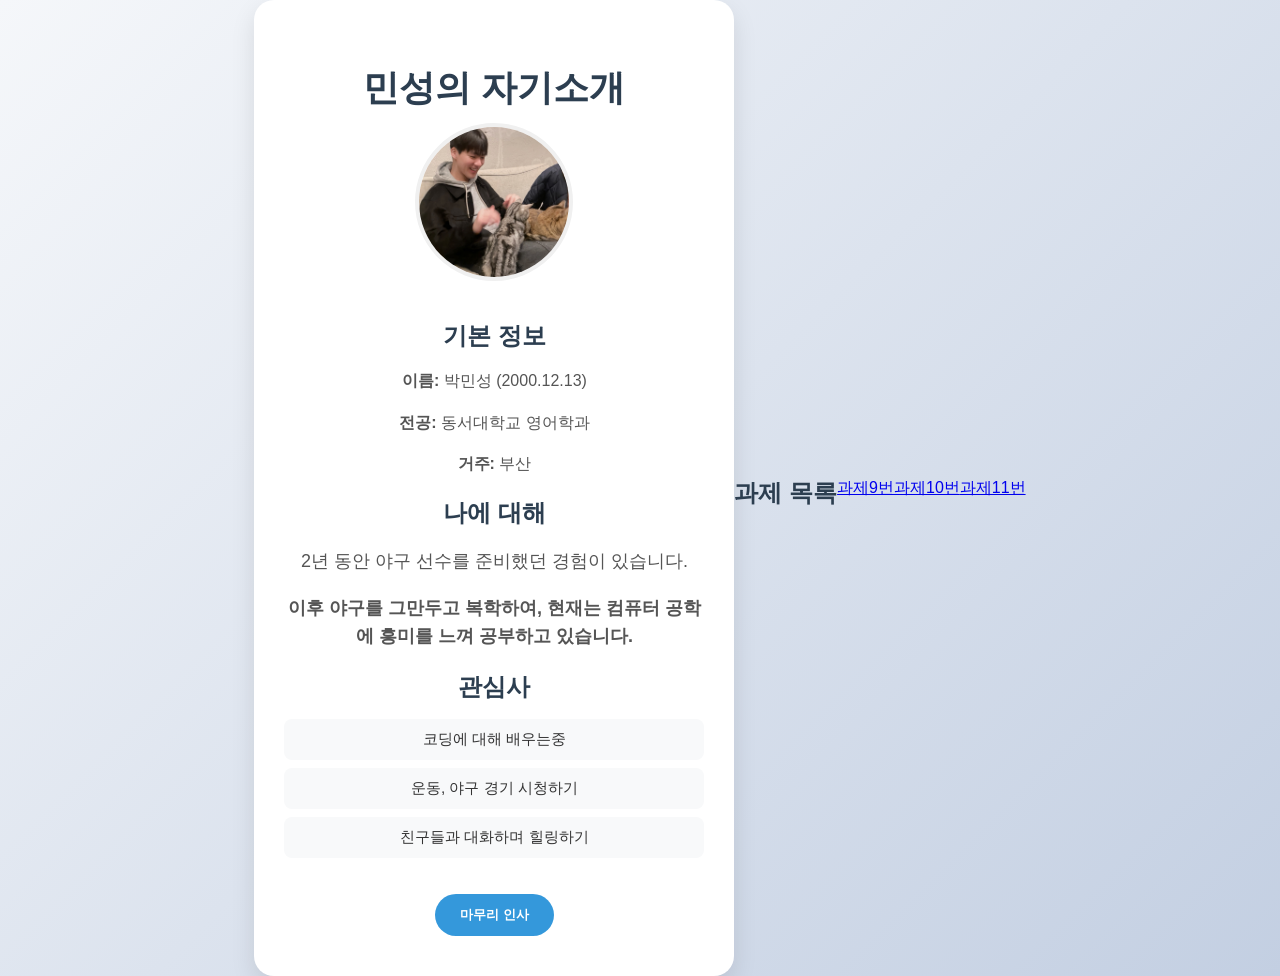
==== a1.html @ 220481f8 "Add files via upload" ====
<!DOCTYPE html>
<html lang="ko">
<head>
    <meta charset="UTF-8">
    <title>민성의 자기소개</title>

    <!-- 스타일 -->
    <link rel="stylesheet" href="style.css">
</head>
<body>

    <div class="main-container">

        <header>
            <h1 class="task-title">민성의 자기소개</h1>
        </header>

        <!-- 프로필 사진 -->
        <section class="image-area">
            <img src="image.jpg" alt="프로필">
        </section>

        <!-- 기본 정보 -->
        <section>
            <h2>기본 정보</h2>
            <p><strong>이름:</strong> 박민성 (2000.12.13)</p>
            <p><strong>전공:</strong> 동서대학교 영어학과</p>
            <p><strong>거주:</strong> 부산</p>
        </section>

        <!-- 나의 최근 이야기-->
        <section>
            <h2>나에 대해</h2>
            <p class="task-text">2년 동안 야구 선수를 준비했던 경험이 있습니다.</p>
            <p class="task-text bold-text">이후 야구를 그만두고 복학하여, 현재는 컴퓨터 공학에 흥미를 느껴 공부하고 있습니다.</p>
        </section>

        <!-- 관심사 -->
        <section>
            <h2>관심사</h2>
            <ul>
                <li>코딩에 대해 배우는중 </li>
                <li>운동, 야구 경기 시청하기 </li>
                <li>친구들과 대화하며 힐링하기 </li>
            </ul>
        </section>

        <!-- 마지막 -->
        <footer>
            <button onclick="showMessage()">마무리 인사</button>
        </footer>

    </div>

    <script src="script.js"></script>

    <h2>과제 목록</h2>
    <a href="과제9번.html">과제9번</a><br>
    <a href="과제10번.html">과제10번</a><br>
    <a href="과제11번.html">과제11번</a>
</body>
</html>

<!-- test -->
---- style.css ----
/* 전체 배경색이랑 기본 글꼴 설정 */
body {
    background: linear-gradient(135deg, #f5f7fa 0%, #c3cfe2 100%);
    font-family: 'Malgun Gothic', sans-serif;
    display: flex;
    justify-content: center;
    align-items: center;
    min-height: 100vh;
    margin: 0;
    color: #333;
}

/* 자기소개 카드 메인 박스 스타일 */
.main-container {
    width: 420px;
    background: #ffffff;
    padding: 40px 30px;
    border-radius: 20px;
    box-shadow: 0 10px 25px rgba(0,0,0,0.1);
    text-align: center;
}

/* 프로필 이미지 동그랗게 만들고 테두리 넣기 */
.image-area img {
    width: 150px;
    height: 150px;
    border-radius: 50%;
    object-fit: cover;
    border: 4px solid #f0f0f0;
    margin-bottom: 15px;
}

/* 제목이랑 본문 텍스트 색상 조절 */
h1, h2 {
    color: #2c3e50;
    margin-bottom: 10px;
}

section p {
    color: #555;
    line-height: 1.6;
}

/* 관심사 리스트 깔끔하게 정리 */
ul {
    list-style: none;
    padding: 0;
}

li {
    background: #f8f9fa;
    margin: 8px 0;
    padding: 10px;
    border-radius: 8px;
    font-size: 0.95rem;
}

/* 하단 버튼 디자인이랑 마우스 올렸을 때 효과 */
button {
    margin-top: 20px;
    padding: 12px 25px;
    border: none;
    background: #3498db;
    color: white;
    font-weight: bold;
    border-radius: 30px;
    cursor: pointer;
    transition: 0.3s;
}

button:hover {
    background: #2980b9;
    transform: translateY(-2px);
}

/* 과제 1 조건 적용 */
.task-title {
    font-size: 36px;     /* 제목 글자 크기 크게 */
    text-align: center;  /* 제목 가운데 정렬 */
}

.task-text {
    font-size: 18px;     /* 문단 글자 크기 */
}

.bold-text {
    font-weight: bold;   /* 문단 중 한 문장 굵게 */
}
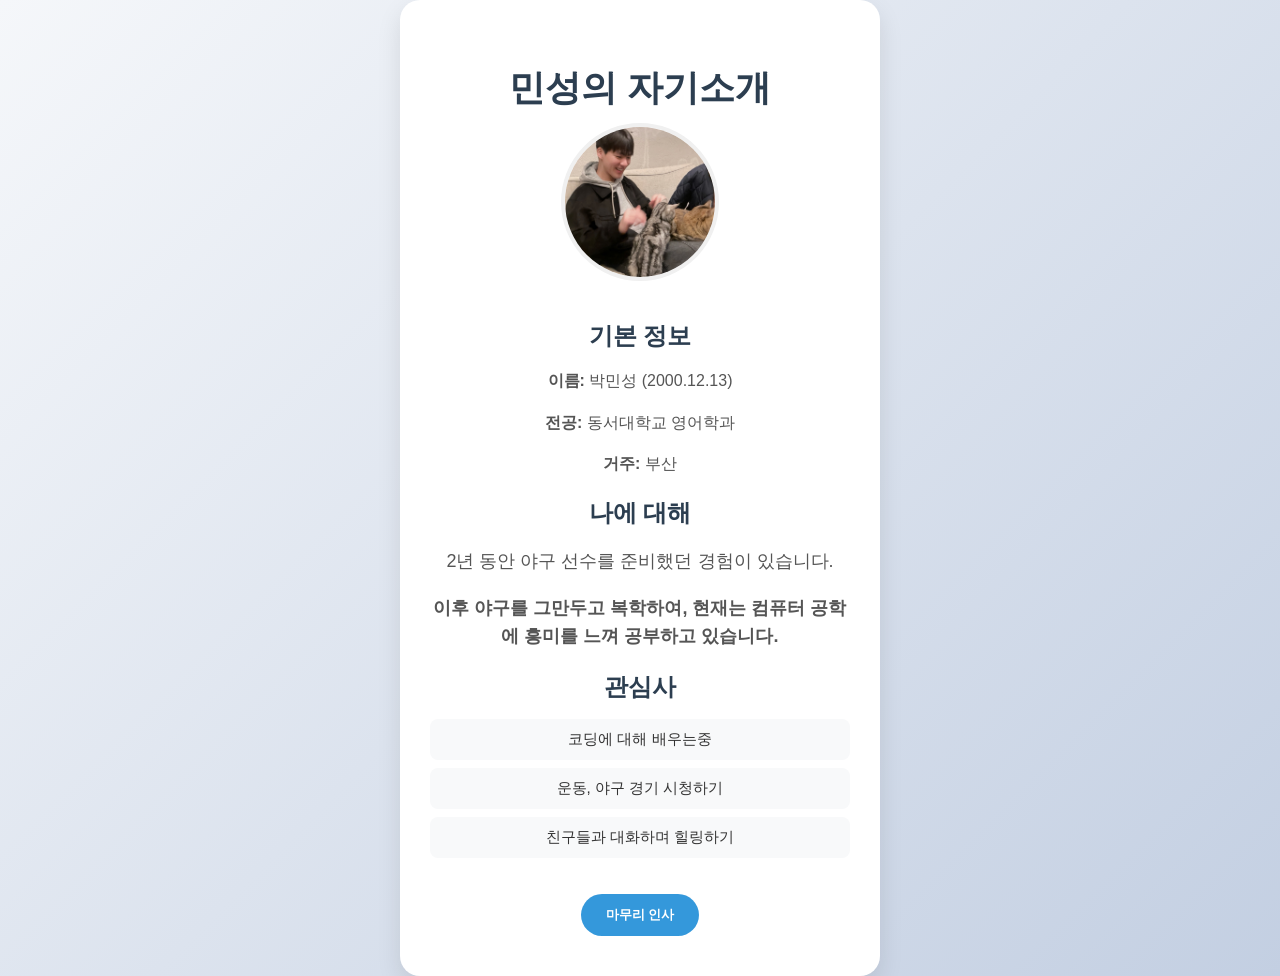
==== commit 1d4b35fa: "Update a1.html" ====
--- a/a1.html
+++ b/a1.html
@@ -54,11 +54,7 @@
 
     <script src="script.js"></script>
 
-    <h2>과제 목록</h2>
-    <a href="과제9번.html">과제9번</a><br>
-    <a href="과제10번.html">과제10번</a><br>
-    <a href="과제11번.html">과제11번</a>
 </body>
 </html>
 
-<!-- test -->+<!-- test -->
